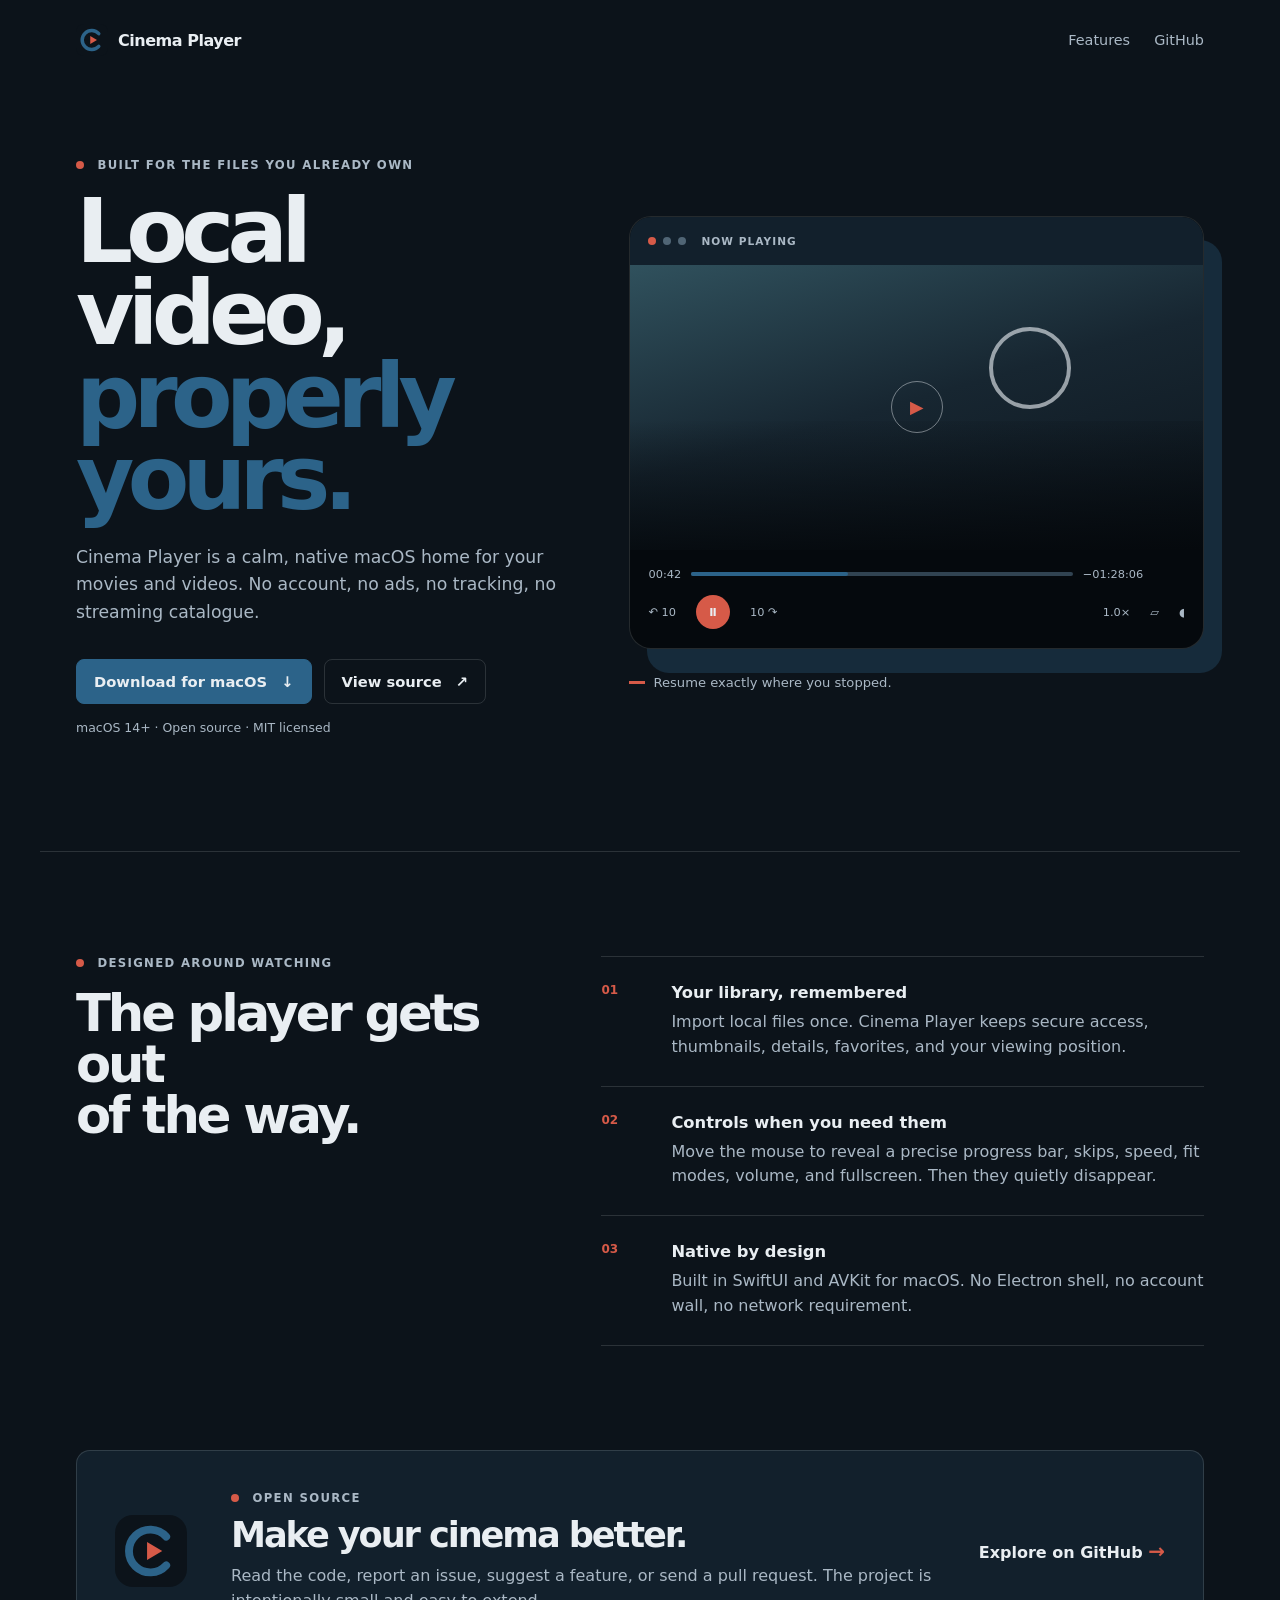
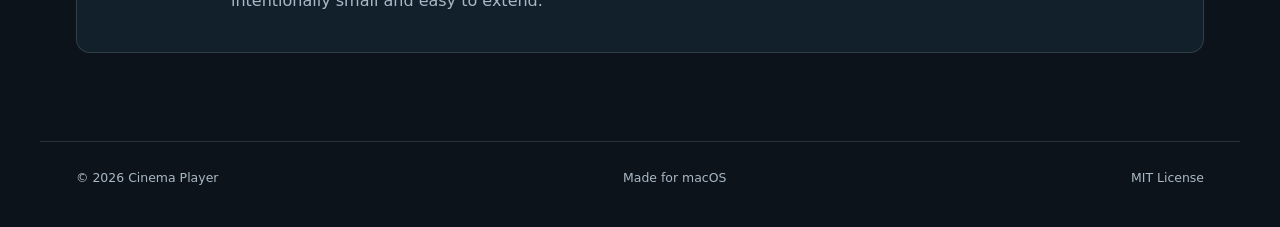
==== index.html @ 90ace8e7 "Initial open-source release of Cinema Player" ====
<!doctype html>
<html lang="en">
  <head>
    <meta charset="utf-8">
    <meta name="viewport" content="width=device-width, initial-scale=1">
    <meta name="description" content="Cinema Player is a private, open-source video player for macOS.">
    <title>Cinema Player — local video, properly yours</title>
    <link rel="icon" href="assets/cinema-player-mark.svg" type="image/svg+xml">
    <link rel="stylesheet" href="styles.css">
  </head>
  <body>
    <header class="site-header">
      <a class="brand" href="#top" aria-label="Cinema Player home">
        <img src="assets/cinema-player-mark.svg" alt="">
        <span>Cinema Player</span>
      </a>
      <nav aria-label="Main navigation">
        <a href="#features">Features</a>
        <a href="https://github.com/hessennasser/cinema-player">GitHub</a>
      </nav>
    </header>

    <main id="top">
      <section class="hero" aria-labelledby="hero-heading">
        <div class="hero-copy">
          <p class="eyebrow"><span></span> Built for the files you already own</p>
          <h1>Local video,<br><em>properly yours.</em></h1>
          <p class="lede">Cinema Player is a calm, native macOS home for your movies and videos. No account, no ads, no tracking, no streaming catalogue.</p>
          <div class="actions">
            <a class="button primary" href="https://github.com/hessennasser/cinema-player/releases/latest/download/Cinema-Player-macOS.zip">Download for macOS <span aria-hidden="true">↓</span></a>
            <a class="button secondary" href="https://github.com/hessennasser/cinema-player">View source <span aria-hidden="true">↗</span></a>
          </div>
          <p class="fine-print">macOS 14+ · Open source · MIT licensed</p>
        </div>

        <div class="stage-wrap" aria-label="Cinema Player interface preview">
          <div class="stage">
            <div class="stage-top"><span class="dot red"></span><span class="dot"></span><span class="dot"></span><span>NOW PLAYING</span></div>
            <div class="movie-frame">
              <div class="horizon"></div>
              <div class="moon"></div>
              <div class="play-mark">▶</div>
            </div>
            <div class="stage-controls">
              <span>00:42</span><div class="progress"><i></i></div><span>−01:28:06</span>
              <div class="control-line"><span>↶ 10</span><b>Ⅱ</b><span>10 ↷</span><i class="spacer"></i><span>1.0×</span><span>▱</span><span>◖</span></div>
            </div>
          </div>
          <div class="caption"><span class="caption-mark"></span> Resume exactly where you stopped.</div>
        </div>
      </section>

      <section class="principles" id="features" aria-labelledby="features-heading">
        <div>
          <p class="eyebrow"><span></span> Designed around watching</p>
          <h2 id="features-heading">The player gets out<br>of the way.</h2>
        </div>
        <div class="feature-list">
          <article>
            <span>01</span>
            <div><h3>Your library, remembered</h3><p>Import local files once. Cinema Player keeps secure access, thumbnails, details, favorites, and your viewing position.</p></div>
          </article>
          <article>
            <span>02</span>
            <div><h3>Controls when you need them</h3><p>Move the mouse to reveal a precise progress bar, skips, speed, fit modes, volume, and fullscreen. Then they quietly disappear.</p></div>
          </article>
          <article>
            <span>03</span>
            <div><h3>Native by design</h3><p>Built in SwiftUI and AVKit for macOS. No Electron shell, no account wall, no network requirement.</p></div>
          </article>
        </div>
      </section>

      <section class="open-source">
        <img src="assets/cinema-player-mark.svg" alt="" width="72" height="72">
        <div><p class="eyebrow"><span></span> Open source</p><h2>Make your cinema better.</h2><p>Read the code, report an issue, suggest a feature, or send a pull request. The project is intentionally small and easy to extend.</p></div>
        <a class="text-link" href="https://github.com/hessennasser/cinema-player">Explore on GitHub <span>→</span></a>
      </section>
    </main>

    <footer>
      <span>© 2026 Cinema Player</span>
      <span>Made for macOS</span>
      <a href="https://github.com/hessennasser/cinema-player/blob/main/LICENSE">MIT License</a>
    </footer>
  </body>
</html>
---- styles.css ----
:root {
  --ink: #0c131a;
  --surface: #12202c;
  --harbor-deep: #162b3b;
  --blue: #2c6389;
  --red: #d65a48;
  --paper: #e9eef2;
  --mist: #aab8c5;
  --line: rgba(233, 238, 242, .14);
}

* { box-sizing: border-box; }
html { scroll-behavior: smooth; }
body { margin: 0; color: var(--paper); background: var(--ink); font-family: Inter, ui-sans-serif, system-ui, -apple-system, BlinkMacSystemFont, "Segoe UI", sans-serif; }
a { color: inherit; text-decoration: none; }

.site-header, main, footer { max-width: 1200px; margin: 0 auto; }
.site-header { display: flex; justify-content: space-between; align-items: center; padding: 24px 36px; }
.brand { display: inline-flex; align-items: center; gap: 10px; font-weight: 720; letter-spacing: -.03em; }
.brand img { width: 32px; height: 32px; }
nav { display: flex; gap: 24px; color: var(--mist); font-size: .9rem; }
nav a:hover, .text-link:hover { color: var(--paper); }

.hero { min-height: 650px; display: grid; grid-template-columns: .92fr 1.08fr; align-items: center; gap: 64px; padding: 78px 36px 104px; }
.eyebrow { margin: 0 0 18px; color: var(--mist); font-size: .73rem; font-weight: 760; letter-spacing: .115em; text-transform: uppercase; }
.eyebrow span { display: inline-block; width: 8px; height: 8px; margin-right: 8px; background: var(--red); border-radius: 50%; }
h1, h2, h3, p { margin-top: 0; }
h1 { max-width: 540px; margin-bottom: 24px; font-size: clamp(3.2rem, 7vw, 6.7rem); line-height: .92; letter-spacing: -.075em; font-weight: 760; }
h1 em { color: var(--blue); font-style: normal; }
.lede { max-width: 480px; color: var(--mist); font-size: 1.08rem; line-height: 1.6; }
.actions { display: flex; flex-wrap: wrap; gap: 12px; margin: 32px 0 16px; }
.button { display: inline-flex; align-items: center; gap: 14px; border: 1px solid var(--line); border-radius: 8px; padding: 13px 17px; font-size: .92rem; font-weight: 680; transition: background .2s, border-color .2s, transform .2s; }
.button:hover { transform: translateY(-2px); }
.primary { background: var(--blue); border-color: var(--blue); }
.primary:hover { background: #36729b; }
.secondary { color: var(--paper); background: transparent; }
.secondary:hover { border-color: var(--mist); }
.fine-print { color: var(--mist); font-size: .78rem; }

.stage-wrap { position: relative; }
.stage { overflow: hidden; border: 1px solid var(--line); border-radius: 22px; background: #05090d; box-shadow: 18px 24px 0 var(--harbor-deep); }
.stage-top { display: flex; align-items: center; gap: 7px; height: 48px; padding: 0 18px; background: var(--surface); color: var(--mist); font-size: .66rem; font-weight: 800; letter-spacing: .1em; }
.dot { width: 8px; height: 8px; border-radius: 50%; background: #506575; }.dot.red { background: var(--red); }.stage-top span:last-child { margin-left: 8px; }
.movie-frame { position: relative; height: 285px; overflow: hidden; background: linear-gradient(164deg, #30515d, #172631 48%, #0d151c); }
.horizon { position: absolute; inset: 55% 0 0; background: linear-gradient(178deg, transparent, #05090d); }.moon { position: absolute; top: 62px; right: 23%; width: 82px; height: 82px; border: 4px solid rgba(233,238,242,.62); border-radius: 50%; }.play-mark { position: absolute; top: 50%; left: 50%; display: grid; place-items: center; width: 52px; height: 52px; transform: translate(-50%, -50%); border: 1px solid rgba(233,238,242,.45); border-radius: 50%; color: var(--red); font-size: 1.1rem; }
.stage-controls { padding: 16px 18px 19px; color: var(--mist); font-size: .71rem; font-variant-numeric: tabular-nums; }.stage-controls > :not(.control-line) { display: inline-block; vertical-align: middle; }.progress { width: calc(100% - 155px); height: 4px; margin: 0 10px; background: #314351; border-radius: 4px; }.progress i { display: block; width: 41%; height: 100%; background: var(--blue); border-radius: inherit; }.control-line { display: flex; align-items: center; gap: 20px; margin-top: 14px; }.control-line b { display: grid; place-items: center; width: 34px; height: 34px; border-radius: 50%; background: var(--red); color: var(--paper); }.spacer { flex: 1; }.caption { display: flex; align-items: center; gap: 8px; margin-top: 26px; color: var(--mist); font-size: .82rem; }.caption-mark { width: 16px; height: 3px; background: var(--red); }

.principles { display: grid; grid-template-columns: .85fr 1.15fr; gap: 80px; padding: 104px 36px; border-top: 1px solid var(--line); }.principles h2, .open-source h2 { font-size: clamp(2.2rem, 4vw, 4rem); line-height: 1; letter-spacing: -.06em; }.feature-list { border-top: 1px solid var(--line); }.feature-list article { display: grid; grid-template-columns: 52px 1fr; gap: 18px; padding: 26px 0; border-bottom: 1px solid var(--line); }.feature-list article > span { color: var(--red); font-size: .75rem; font-weight: 800; }.feature-list h3 { margin-bottom: 8px; font-size: 1.02rem; }.feature-list p, .open-source p { margin-bottom: 0; color: var(--mist); line-height: 1.55; }
.open-source { display: grid; grid-template-columns: 86px 1fr auto; align-items: center; gap: 30px; margin: 0 36px 88px; padding: 38px; background: var(--surface); border: 1px solid var(--line); border-radius: 14px; }.open-source img { width: 72px; height: 72px; }.open-source .eyebrow { margin-bottom: 10px; }.open-source h2 { margin-bottom: 12px; font-size: 2.2rem; }.text-link { color: var(--paper); font-weight: 700; white-space: nowrap; }.text-link span { color: var(--red); font-size: 1.25rem; }
footer { display: flex; justify-content: space-between; gap: 20px; padding: 28px 36px 42px; color: var(--mist); border-top: 1px solid var(--line); font-size: .78rem; }

@media (max-width: 760px) { .site-header { padding: 18px 22px; }.site-header nav { gap: 14px; }.hero, .principles { grid-template-columns: 1fr; gap: 48px; padding: 58px 22px 76px; }.hero { min-height: auto; }.stage { box-shadow: 10px 13px 0 var(--harbor-deep); }.movie-frame { height: 220px; }.principles { padding-top: 76px; padding-bottom: 76px; }.open-source { grid-template-columns: 1fr; gap: 18px; margin: 0 22px 55px; padding: 26px; }.open-source img { width: 54px; height: 54px; }.text-link { white-space: normal; } footer { flex-wrap: wrap; padding: 24px 22px 34px; } }
@media (prefers-reduced-motion: reduce) { html { scroll-behavior: auto; }.button { transition: none; } }
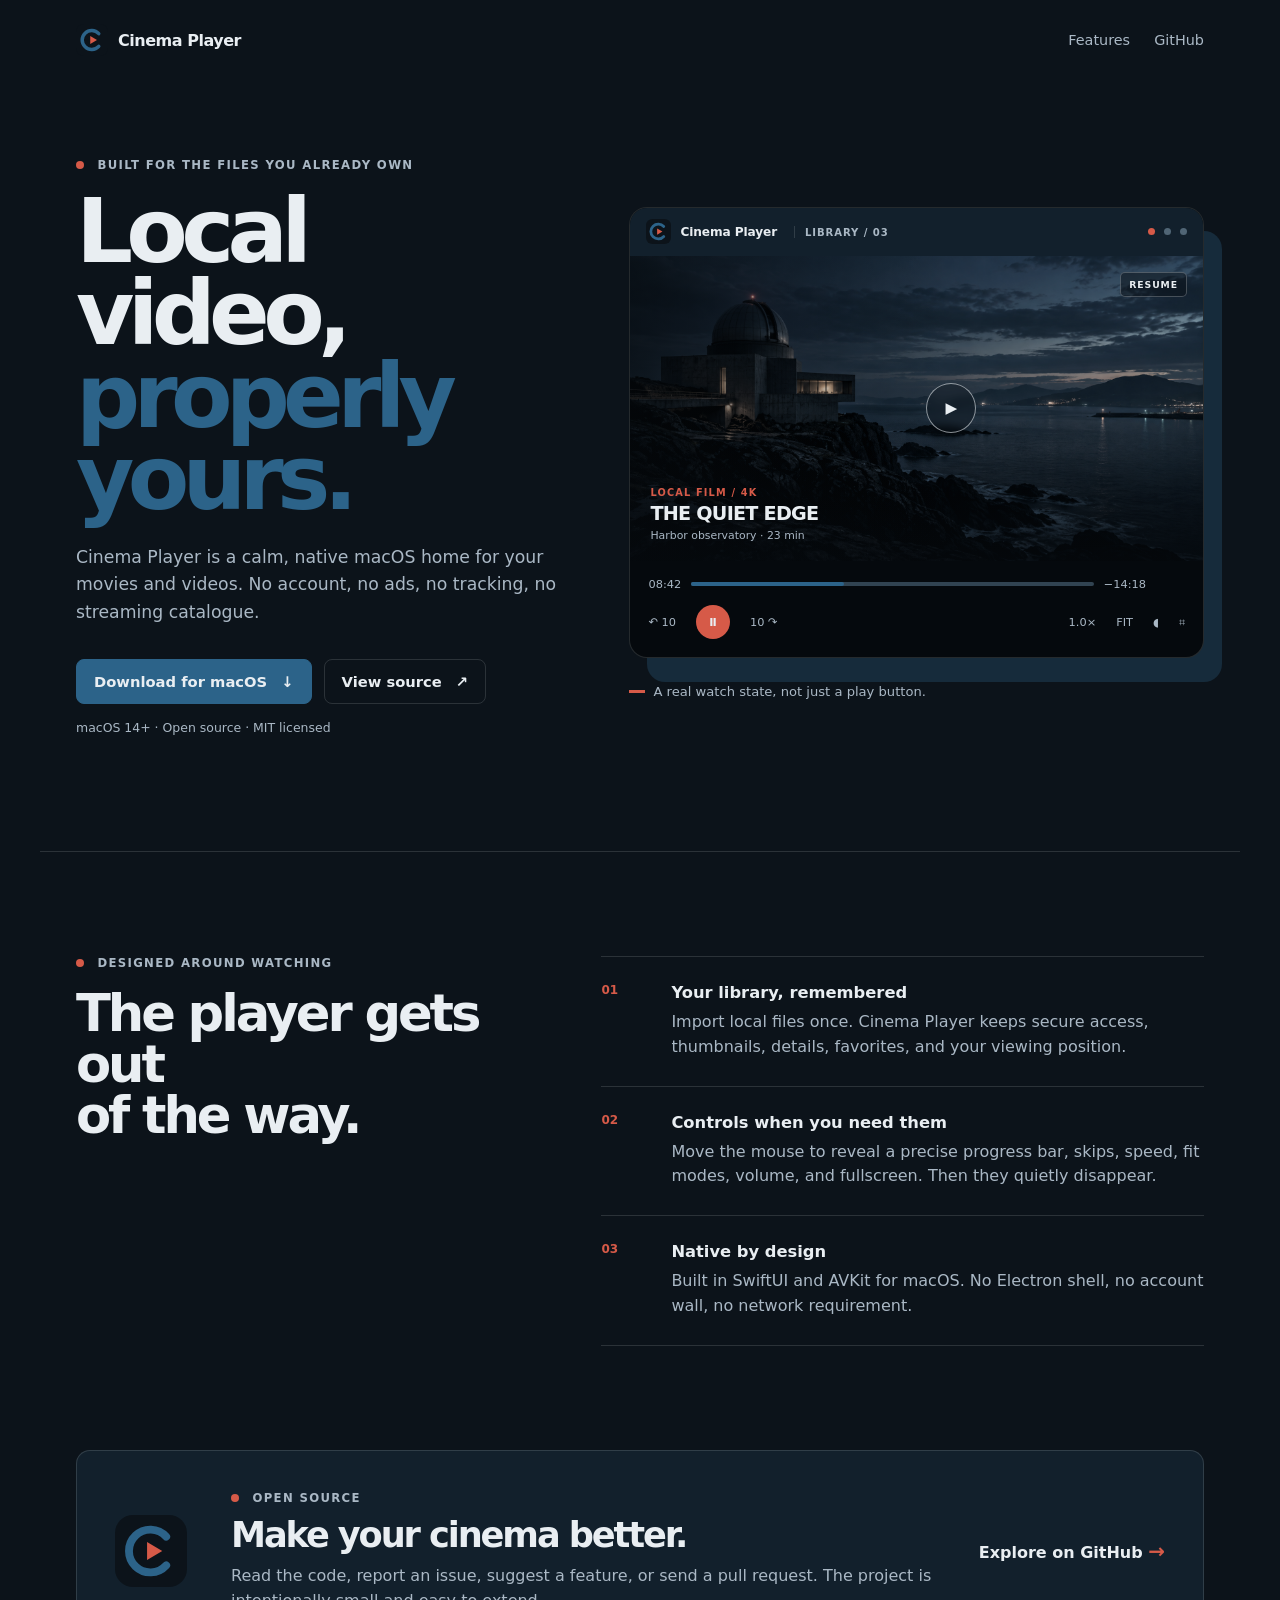
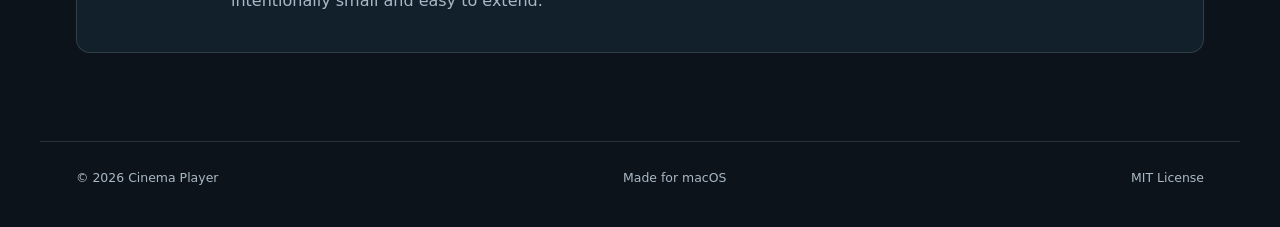
==== commit 81e307b7: "Replace hero placeholder with cinematic player preview" ====
--- a/index.html
+++ b/index.html
@@ -35,18 +35,25 @@
 
         <div class="stage-wrap" aria-label="Cinema Player interface preview">
           <div class="stage">
-            <div class="stage-top"><span class="dot red"></span><span class="dot"></span><span class="dot"></span><span>NOW PLAYING</span></div>
+            <div class="stage-top">
+              <img src="assets/cinema-player-mark.svg" alt="">
+              <strong>Cinema Player</strong>
+              <span class="stage-crumb">Library / 03</span>
+              <span class="dot red"></span><span class="dot"></span><span class="dot"></span>
+            </div>
             <div class="movie-frame">
-              <div class="horizon"></div>
-              <div class="moon"></div>
-              <div class="play-mark">▶</div>
+              <img src="assets/harbor-observatory-hero.png" alt="A fictional observatory by the sea at blue hour">
+              <div class="frame-vignette"></div>
+              <div class="frame-copy"><span>LOCAL FILM / 4K</span><strong>The quiet edge</strong><small>Harbor observatory · 23 min</small></div>
+              <div class="play-mark" aria-hidden="true">▶</div>
+              <div class="frame-chip">RESUME</div>
             </div>
             <div class="stage-controls">
-              <span>00:42</span><div class="progress"><i></i></div><span>−01:28:06</span>
-              <div class="control-line"><span>↶ 10</span><b>Ⅱ</b><span>10 ↷</span><i class="spacer"></i><span>1.0×</span><span>▱</span><span>◖</span></div>
+              <span>08:42</span><div class="progress"><i></i></div><span>−14:18</span>
+              <div class="control-line"><span>↶ 10</span><b>Ⅱ</b><span>10 ↷</span><i class="spacer"></i><span>1.0×</span><span>FIT</span><span>◖</span><span>⌗</span></div>
             </div>
           </div>
-          <div class="caption"><span class="caption-mark"></span> Resume exactly where you stopped.</div>
+          <div class="caption"><span class="caption-mark"></span> A real watch state, not just a play button.</div>
         </div>
       </section>
 
--- a/styles.css
+++ b/styles.css
@@ -38,12 +38,12 @@
 .fine-print { color: var(--mist); font-size: .78rem; }
 
 .stage-wrap { position: relative; }
-.stage { overflow: hidden; border: 1px solid var(--line); border-radius: 22px; background: #05090d; box-shadow: 18px 24px 0 var(--harbor-deep); }
-.stage-top { display: flex; align-items: center; gap: 7px; height: 48px; padding: 0 18px; background: var(--surface); color: var(--mist); font-size: .66rem; font-weight: 800; letter-spacing: .1em; }
-.dot { width: 8px; height: 8px; border-radius: 50%; background: #506575; }.dot.red { background: var(--red); }.stage-top span:last-child { margin-left: 8px; }
-.movie-frame { position: relative; height: 285px; overflow: hidden; background: linear-gradient(164deg, #30515d, #172631 48%, #0d151c); }
-.horizon { position: absolute; inset: 55% 0 0; background: linear-gradient(178deg, transparent, #05090d); }.moon { position: absolute; top: 62px; right: 23%; width: 82px; height: 82px; border: 4px solid rgba(233,238,242,.62); border-radius: 50%; }.play-mark { position: absolute; top: 50%; left: 50%; display: grid; place-items: center; width: 52px; height: 52px; transform: translate(-50%, -50%); border: 1px solid rgba(233,238,242,.45); border-radius: 50%; color: var(--red); font-size: 1.1rem; }
-.stage-controls { padding: 16px 18px 19px; color: var(--mist); font-size: .71rem; font-variant-numeric: tabular-nums; }.stage-controls > :not(.control-line) { display: inline-block; vertical-align: middle; }.progress { width: calc(100% - 155px); height: 4px; margin: 0 10px; background: #314351; border-radius: 4px; }.progress i { display: block; width: 41%; height: 100%; background: var(--blue); border-radius: inherit; }.control-line { display: flex; align-items: center; gap: 20px; margin-top: 14px; }.control-line b { display: grid; place-items: center; width: 34px; height: 34px; border-radius: 50%; background: var(--red); color: var(--paper); }.spacer { flex: 1; }.caption { display: flex; align-items: center; gap: 8px; margin-top: 26px; color: var(--mist); font-size: .82rem; }.caption-mark { width: 16px; height: 3px; background: var(--red); }
+.stage { overflow: hidden; border: 1px solid var(--line); border-radius: 18px; background: #05090d; box-shadow: 18px 24px 0 var(--harbor-deep); }
+.stage-top { display: flex; align-items: center; gap: 9px; height: 48px; padding: 0 16px; background: var(--surface); color: var(--mist); font-size: .68rem; }
+.stage-top img { width: 25px; height: 25px; }.stage-top strong { color: var(--paper); font-size: .76rem; letter-spacing: -.01em; }.stage-crumb { margin-left: 8px; color: var(--mist); font-size: .63rem; font-weight: 760; letter-spacing: .09em; text-transform: uppercase; }.stage-crumb::before { content: ""; display: inline-block; width: 1px; height: 12px; margin: 0 10px 0 0; vertical-align: -2px; background: var(--line); }
+.dot { width: 7px; height: 7px; border-radius: 50%; background: #506575; }.dot.red { margin-left: auto; background: var(--red); }
+.movie-frame { position: relative; height: 305px; overflow: hidden; background: var(--harbor-deep); }.movie-frame > img { width: 100%; height: 100%; object-fit: cover; object-position: center; display: block; filter: saturate(.72) contrast(1.04); }.frame-vignette { position: absolute; inset: 0; background: linear-gradient(90deg, rgba(5,9,13,.67), transparent 55%), linear-gradient(0deg, rgba(5,9,13,.84), transparent 47%); }.frame-copy { position: absolute; left: 20px; bottom: 19px; display: grid; gap: 4px; }.frame-copy span { color: var(--red); font-size: .61rem; font-weight: 800; letter-spacing: .12em; }.frame-copy strong { font-size: 1.2rem; letter-spacing: -.04em; text-transform: uppercase; }.frame-copy small { color: var(--mist); font-size: .68rem; }.play-mark { position: absolute; top: 50%; left: 56%; display: grid; place-items: center; width: 50px; height: 50px; transform: translate(-50%, -50%); border: 1px solid rgba(233,238,242,.58); border-radius: 50%; color: var(--paper); background: rgba(12,19,26,.3); backdrop-filter: blur(4px); font-size: .95rem; }.frame-chip { position: absolute; top: 16px; right: 16px; padding: 6px 8px; border: 1px solid rgba(233,238,242,.25); border-radius: 5px; background: rgba(12,19,26,.54); color: var(--paper); font-size: .58rem; font-weight: 800; letter-spacing: .1em; }
+.stage-controls { padding: 15px 18px 18px; color: var(--mist); font-size: .71rem; font-variant-numeric: tabular-nums; }.stage-controls > :not(.control-line) { display: inline-block; vertical-align: middle; }.progress { width: calc(100% - 134px); height: 4px; margin: 0 10px; background: #314351; border-radius: 4px; }.progress i { display: block; width: 38%; height: 100%; background: var(--blue); border-radius: inherit; }.control-line { display: flex; align-items: center; gap: 20px; margin-top: 14px; }.control-line b { display: grid; place-items: center; width: 34px; height: 34px; border-radius: 50%; background: var(--red); color: var(--paper); }.spacer { flex: 1; }.caption { display: flex; align-items: center; gap: 8px; margin-top: 26px; color: var(--mist); font-size: .82rem; }.caption-mark { width: 16px; height: 3px; background: var(--red); }
 
 .principles { display: grid; grid-template-columns: .85fr 1.15fr; gap: 80px; padding: 104px 36px; border-top: 1px solid var(--line); }.principles h2, .open-source h2 { font-size: clamp(2.2rem, 4vw, 4rem); line-height: 1; letter-spacing: -.06em; }.feature-list { border-top: 1px solid var(--line); }.feature-list article { display: grid; grid-template-columns: 52px 1fr; gap: 18px; padding: 26px 0; border-bottom: 1px solid var(--line); }.feature-list article > span { color: var(--red); font-size: .75rem; font-weight: 800; }.feature-list h3 { margin-bottom: 8px; font-size: 1.02rem; }.feature-list p, .open-source p { margin-bottom: 0; color: var(--mist); line-height: 1.55; }
 .open-source { display: grid; grid-template-columns: 86px 1fr auto; align-items: center; gap: 30px; margin: 0 36px 88px; padding: 38px; background: var(--surface); border: 1px solid var(--line); border-radius: 14px; }.open-source img { width: 72px; height: 72px; }.open-source .eyebrow { margin-bottom: 10px; }.open-source h2 { margin-bottom: 12px; font-size: 2.2rem; }.text-link { color: var(--paper); font-weight: 700; white-space: nowrap; }.text-link span { color: var(--red); font-size: 1.25rem; }
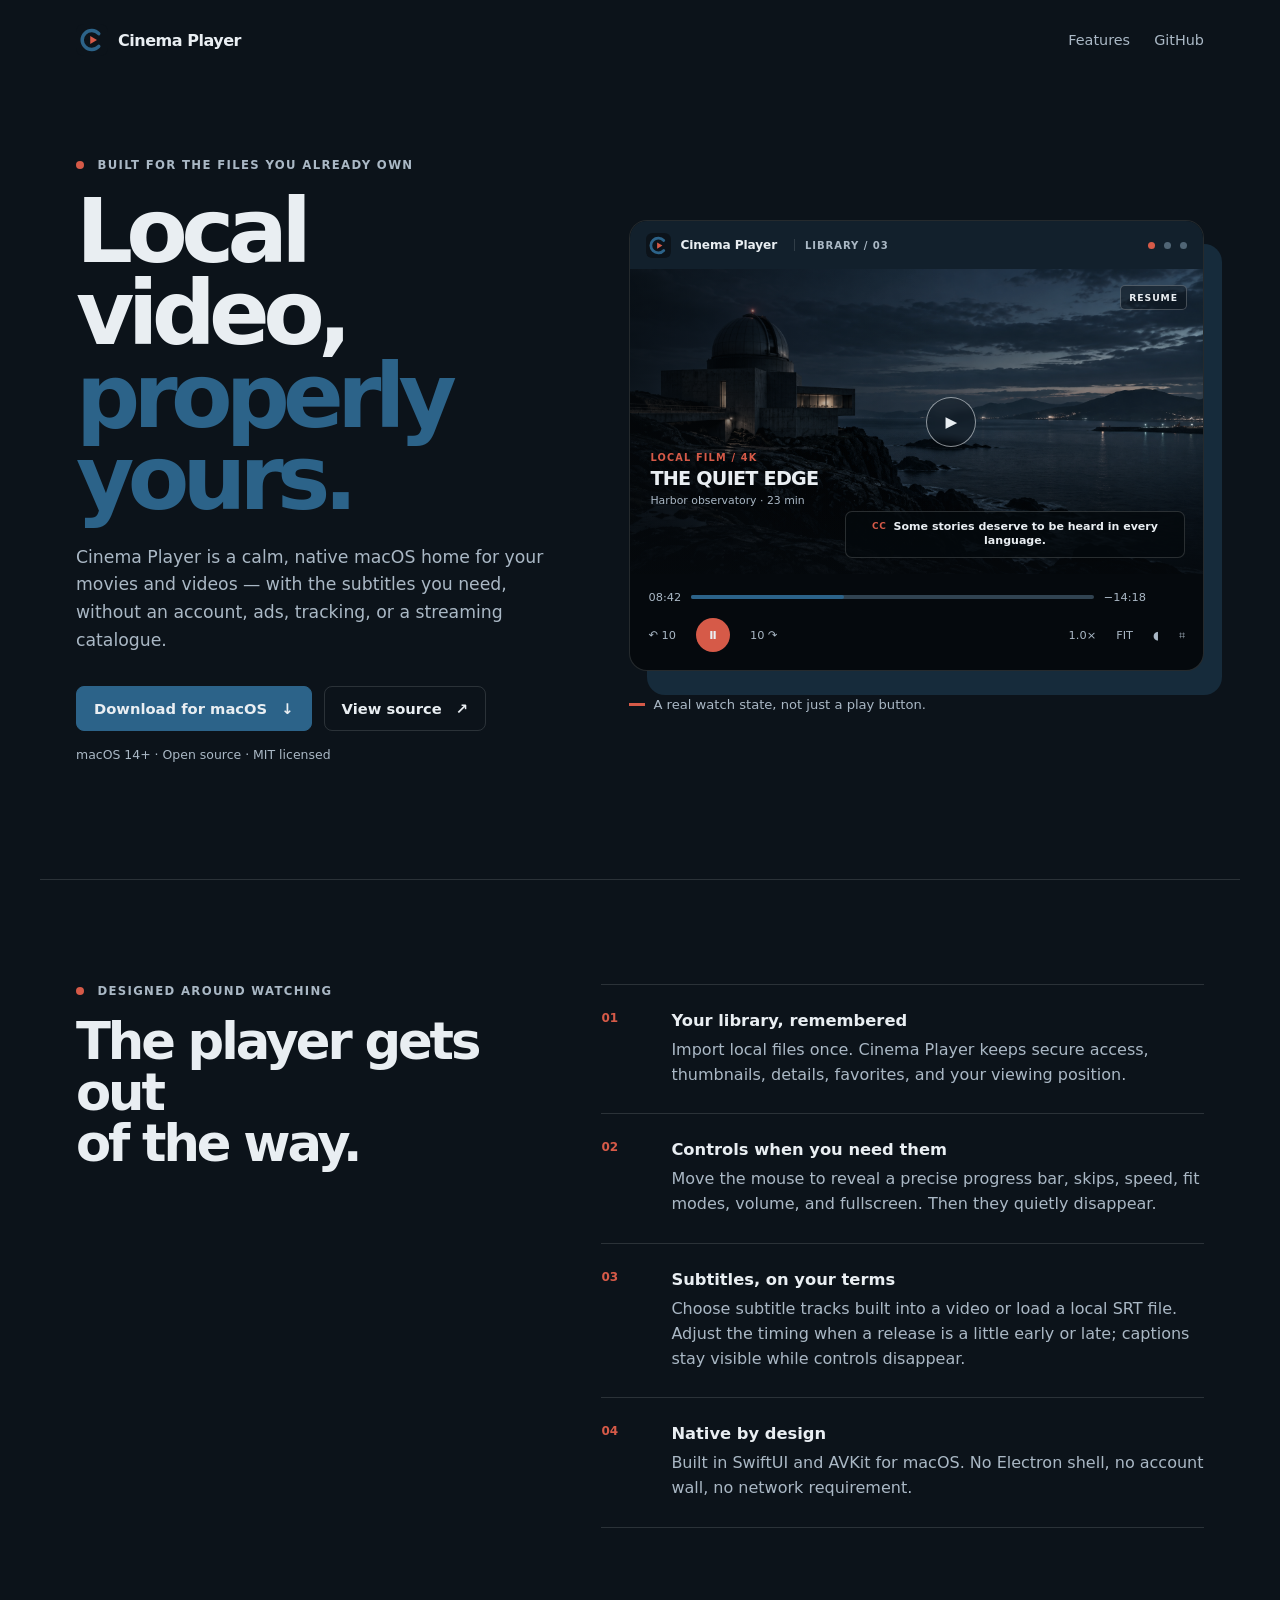
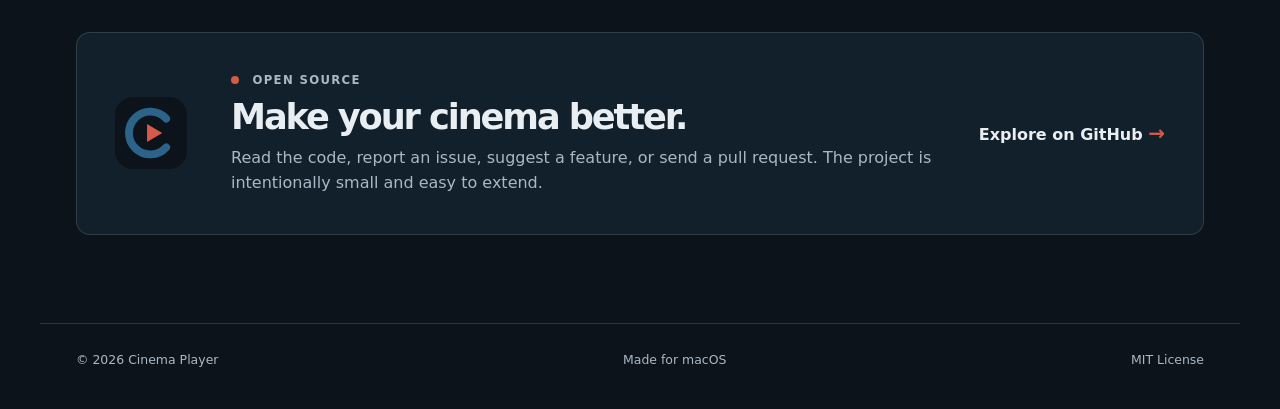
==== commit b8435f99: "Document v0.2.0 release and subtitle support" ====
--- a/index.html
+++ b/index.html
@@ -3,7 +3,7 @@
   <head>
     <meta charset="utf-8">
     <meta name="viewport" content="width=device-width, initial-scale=1">
-    <meta name="description" content="Cinema Player is a private, open-source video player for macOS.">
+    <meta name="description" content="Cinema Player is a private, open-source macOS video player with local SRT and embedded subtitle support.">
     <title>Cinema Player — local video, properly yours</title>
     <link rel="icon" href="assets/cinema-player-mark.svg" type="image/svg+xml">
     <link rel="stylesheet" href="styles.css">
@@ -25,7 +25,7 @@
         <div class="hero-copy">
           <p class="eyebrow"><span></span> Built for the files you already own</p>
           <h1>Local video,<br><em>properly yours.</em></h1>
-          <p class="lede">Cinema Player is a calm, native macOS home for your movies and videos. No account, no ads, no tracking, no streaming catalogue.</p>
+          <p class="lede">Cinema Player is a calm, native macOS home for your movies and videos — with the subtitles you need, without an account, ads, tracking, or a streaming catalogue.</p>
           <div class="actions">
             <a class="button primary" href="https://github.com/hessennasser/cinema-player/releases/latest/download/Cinema-Player-macOS.zip">Download for macOS <span aria-hidden="true">↓</span></a>
             <a class="button secondary" href="https://github.com/hessennasser/cinema-player">View source <span aria-hidden="true">↗</span></a>
@@ -45,6 +45,7 @@
               <img src="assets/harbor-observatory-hero.png" alt="A fictional observatory by the sea at blue hour">
               <div class="frame-vignette"></div>
               <div class="frame-copy"><span>LOCAL FILM / 4K</span><strong>The quiet edge</strong><small>Harbor observatory · 23 min</small></div>
+              <p class="subtitle-preview"><span>CC</span>Some stories deserve to be heard in every language.</p>
               <div class="play-mark" aria-hidden="true">▶</div>
               <div class="frame-chip">RESUME</div>
             </div>
@@ -73,6 +74,10 @@
           </article>
           <article>
             <span>03</span>
+            <div><h3>Subtitles, on your terms</h3><p>Choose subtitle tracks built into a video or load a local SRT file. Adjust the timing when a release is a little early or late; captions stay visible while controls disappear.</p></div>
+          </article>
+          <article>
+            <span>04</span>
             <div><h3>Native by design</h3><p>Built in SwiftUI and AVKit for macOS. No Electron shell, no account wall, no network requirement.</p></div>
           </article>
         </div>
--- a/styles.css
+++ b/styles.css
@@ -42,7 +42,7 @@
 .stage-top { display: flex; align-items: center; gap: 9px; height: 48px; padding: 0 16px; background: var(--surface); color: var(--mist); font-size: .68rem; }
 .stage-top img { width: 25px; height: 25px; }.stage-top strong { color: var(--paper); font-size: .76rem; letter-spacing: -.01em; }.stage-crumb { margin-left: 8px; color: var(--mist); font-size: .63rem; font-weight: 760; letter-spacing: .09em; text-transform: uppercase; }.stage-crumb::before { content: ""; display: inline-block; width: 1px; height: 12px; margin: 0 10px 0 0; vertical-align: -2px; background: var(--line); }
 .dot { width: 7px; height: 7px; border-radius: 50%; background: #506575; }.dot.red { margin-left: auto; background: var(--red); }
-.movie-frame { position: relative; height: 305px; overflow: hidden; background: var(--harbor-deep); }.movie-frame > img { width: 100%; height: 100%; object-fit: cover; object-position: center; display: block; filter: saturate(.72) contrast(1.04); }.frame-vignette { position: absolute; inset: 0; background: linear-gradient(90deg, rgba(5,9,13,.67), transparent 55%), linear-gradient(0deg, rgba(5,9,13,.84), transparent 47%); }.frame-copy { position: absolute; left: 20px; bottom: 19px; display: grid; gap: 4px; }.frame-copy span { color: var(--red); font-size: .61rem; font-weight: 800; letter-spacing: .12em; }.frame-copy strong { font-size: 1.2rem; letter-spacing: -.04em; text-transform: uppercase; }.frame-copy small { color: var(--mist); font-size: .68rem; }.play-mark { position: absolute; top: 50%; left: 56%; display: grid; place-items: center; width: 50px; height: 50px; transform: translate(-50%, -50%); border: 1px solid rgba(233,238,242,.58); border-radius: 50%; color: var(--paper); background: rgba(12,19,26,.3); backdrop-filter: blur(4px); font-size: .95rem; }.frame-chip { position: absolute; top: 16px; right: 16px; padding: 6px 8px; border: 1px solid rgba(233,238,242,.25); border-radius: 5px; background: rgba(12,19,26,.54); color: var(--paper); font-size: .58rem; font-weight: 800; letter-spacing: .1em; }
+.movie-frame { position: relative; height: 305px; overflow: hidden; background: var(--harbor-deep); }.movie-frame > img { width: 100%; height: 100%; object-fit: cover; object-position: center; display: block; filter: saturate(.72) contrast(1.04); }.frame-vignette { position: absolute; inset: 0; background: linear-gradient(90deg, rgba(5,9,13,.67), transparent 55%), linear-gradient(0deg, rgba(5,9,13,.84), transparent 47%); }.frame-copy { position: absolute; left: 20px; bottom: 67px; display: grid; gap: 4px; }.frame-copy span { color: var(--red); font-size: .61rem; font-weight: 800; letter-spacing: .12em; }.frame-copy strong { font-size: 1.2rem; letter-spacing: -.04em; text-transform: uppercase; }.frame-copy small { color: var(--mist); font-size: .68rem; }.subtitle-preview { position: absolute; right: 18px; bottom: 16px; max-width: min(74%, 340px); margin: 0; padding: 8px 11px; border: 1px solid rgba(233,238,242,.16); border-radius: 7px; background: rgba(5,9,13,.78); color: var(--paper); font-size: .69rem; font-weight: 650; line-height: 1.35; text-align: center; }.subtitle-preview span { display: inline-block; margin-right: 7px; color: var(--red); font-size: .56rem; font-weight: 850; letter-spacing: .08em; vertical-align: 1px; }.play-mark { position: absolute; top: 50%; left: 56%; display: grid; place-items: center; width: 50px; height: 50px; transform: translate(-50%, -50%); border: 1px solid rgba(233,238,242,.58); border-radius: 50%; color: var(--paper); background: rgba(12,19,26,.3); backdrop-filter: blur(4px); font-size: .95rem; }.frame-chip { position: absolute; top: 16px; right: 16px; padding: 6px 8px; border: 1px solid rgba(233,238,242,.25); border-radius: 5px; background: rgba(12,19,26,.54); color: var(--paper); font-size: .58rem; font-weight: 800; letter-spacing: .1em; }
 .stage-controls { padding: 15px 18px 18px; color: var(--mist); font-size: .71rem; font-variant-numeric: tabular-nums; }.stage-controls > :not(.control-line) { display: inline-block; vertical-align: middle; }.progress { width: calc(100% - 134px); height: 4px; margin: 0 10px; background: #314351; border-radius: 4px; }.progress i { display: block; width: 38%; height: 100%; background: var(--blue); border-radius: inherit; }.control-line { display: flex; align-items: center; gap: 20px; margin-top: 14px; }.control-line b { display: grid; place-items: center; width: 34px; height: 34px; border-radius: 50%; background: var(--red); color: var(--paper); }.spacer { flex: 1; }.caption { display: flex; align-items: center; gap: 8px; margin-top: 26px; color: var(--mist); font-size: .82rem; }.caption-mark { width: 16px; height: 3px; background: var(--red); }
 
 .principles { display: grid; grid-template-columns: .85fr 1.15fr; gap: 80px; padding: 104px 36px; border-top: 1px solid var(--line); }.principles h2, .open-source h2 { font-size: clamp(2.2rem, 4vw, 4rem); line-height: 1; letter-spacing: -.06em; }.feature-list { border-top: 1px solid var(--line); }.feature-list article { display: grid; grid-template-columns: 52px 1fr; gap: 18px; padding: 26px 0; border-bottom: 1px solid var(--line); }.feature-list article > span { color: var(--red); font-size: .75rem; font-weight: 800; }.feature-list h3 { margin-bottom: 8px; font-size: 1.02rem; }.feature-list p, .open-source p { margin-bottom: 0; color: var(--mist); line-height: 1.55; }
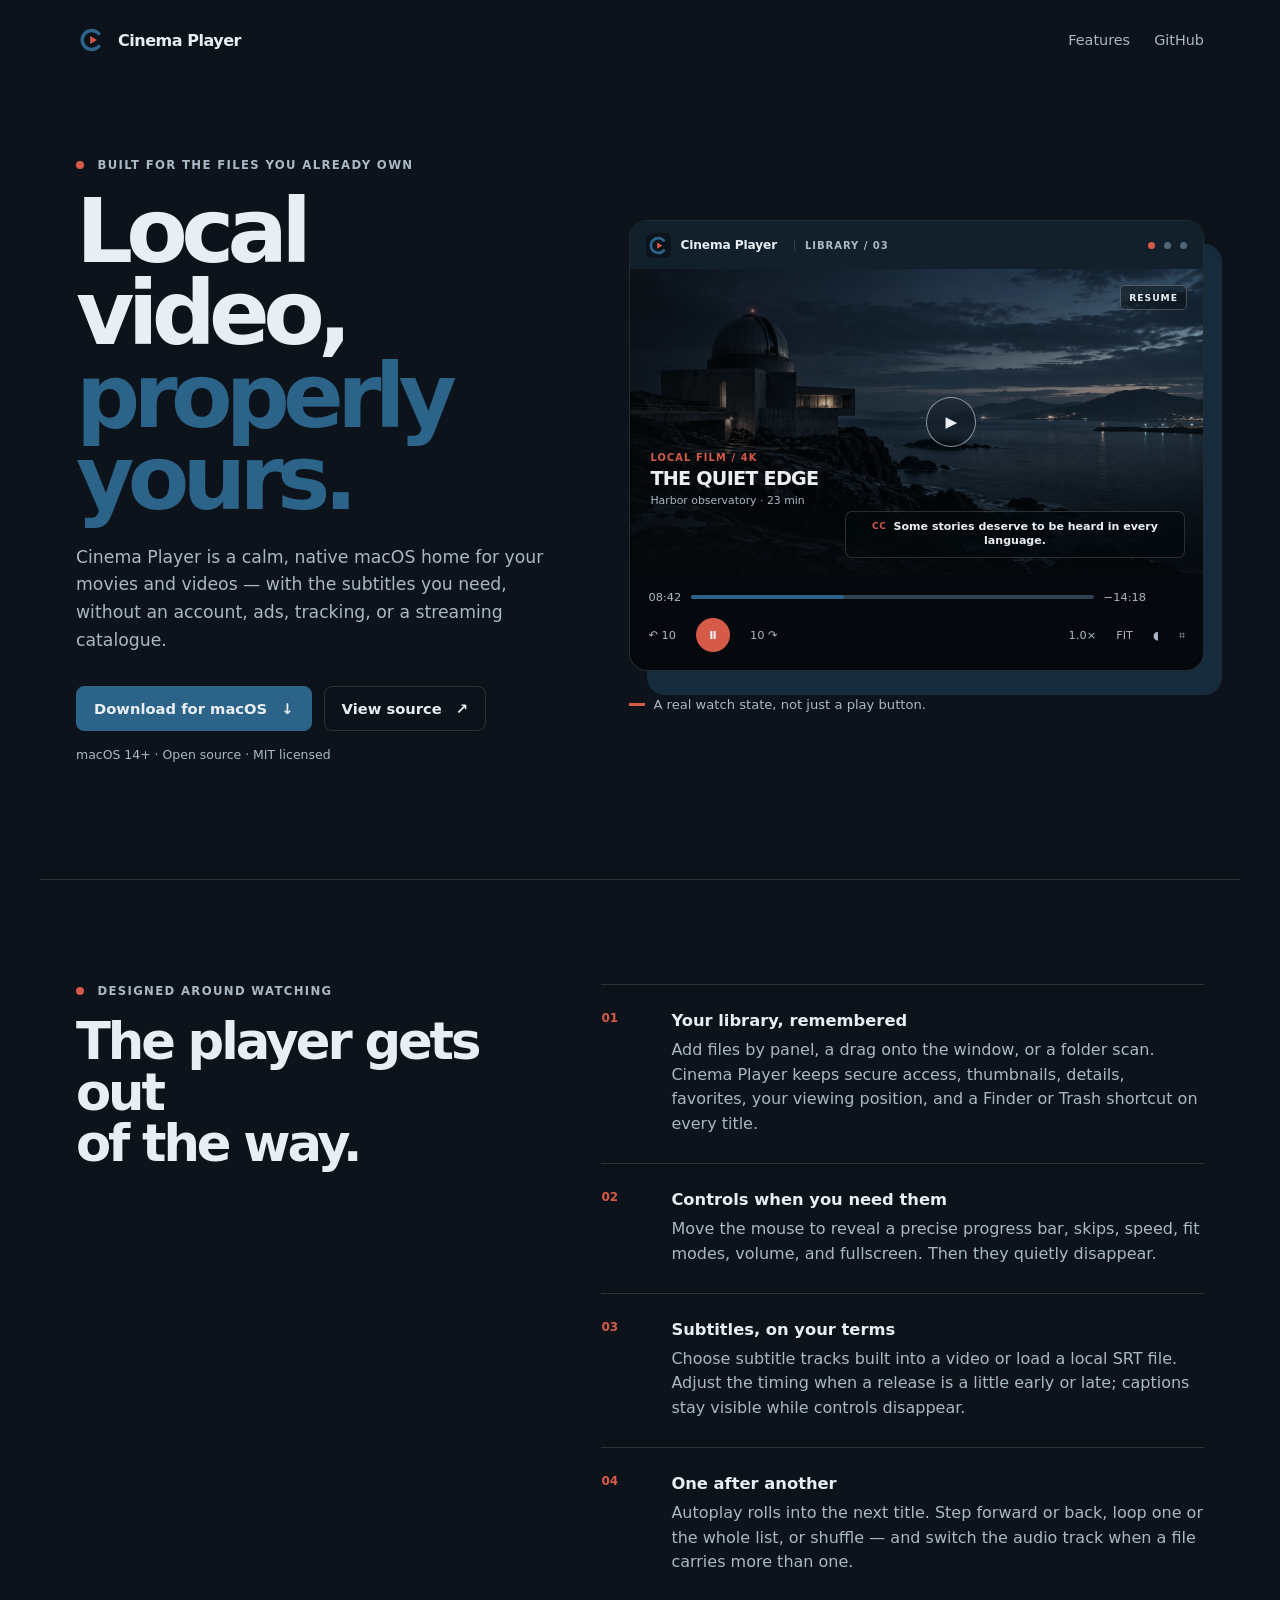
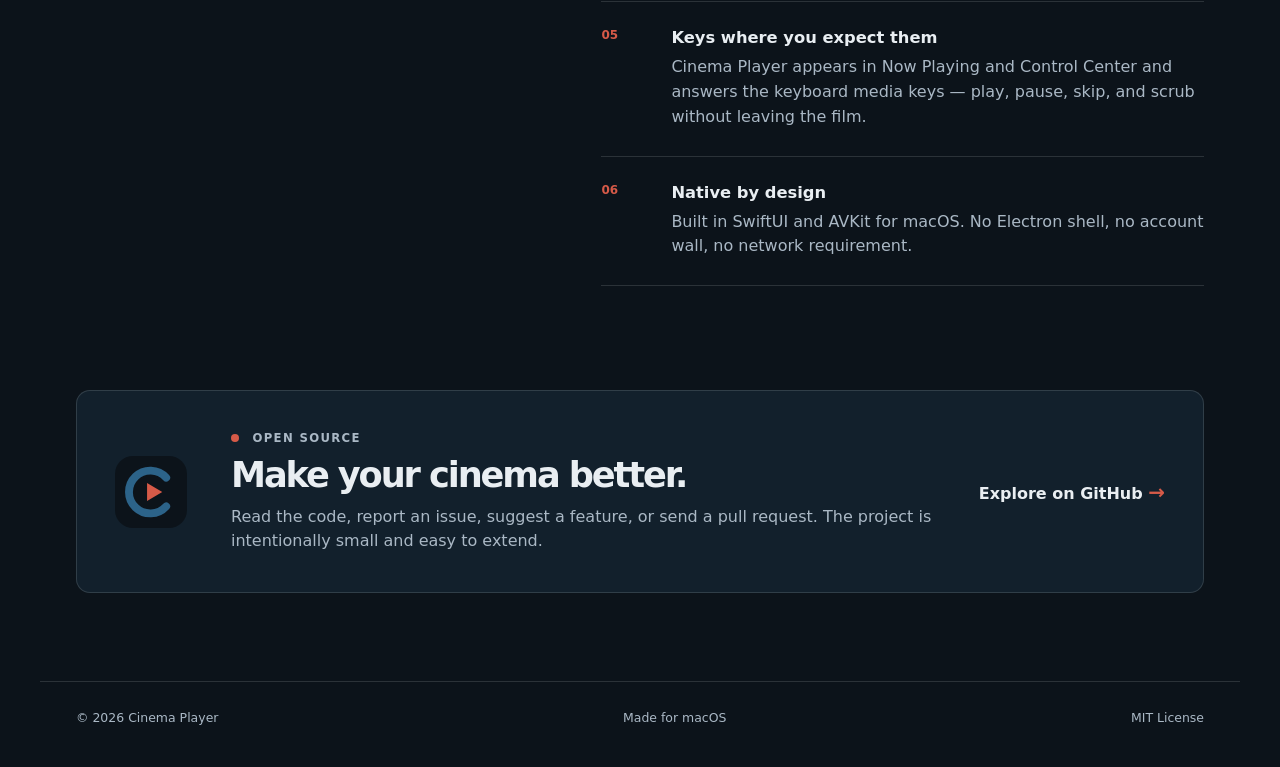
==== commit eb4a9169: "Document post-0.2.0 features in README and website (#10) Covers what landed since v0.2.0: drag-and-d" ====
--- a/index.html
+++ b/index.html
@@ -66,7 +66,7 @@
         <div class="feature-list">
           <article>
             <span>01</span>
-            <div><h3>Your library, remembered</h3><p>Import local files once. Cinema Player keeps secure access, thumbnails, details, favorites, and your viewing position.</p></div>
+            <div><h3>Your library, remembered</h3><p>Add files by panel, a drag onto the window, or a folder scan. Cinema Player keeps secure access, thumbnails, details, favorites, your viewing position, and a Finder or Trash shortcut on every title.</p></div>
           </article>
           <article>
             <span>02</span>
@@ -78,6 +78,14 @@
           </article>
           <article>
             <span>04</span>
+            <div><h3>One after another</h3><p>Autoplay rolls into the next title. Step forward or back, loop one or the whole list, or shuffle — and switch the audio track when a file carries more than one.</p></div>
+          </article>
+          <article>
+            <span>05</span>
+            <div><h3>Keys where you expect them</h3><p>Cinema Player appears in Now Playing and Control Center and answers the keyboard media keys — play, pause, skip, and scrub without leaving the film.</p></div>
+          </article>
+          <article>
+            <span>06</span>
             <div><h3>Native by design</h3><p>Built in SwiftUI and AVKit for macOS. No Electron shell, no account wall, no network requirement.</p></div>
           </article>
         </div>
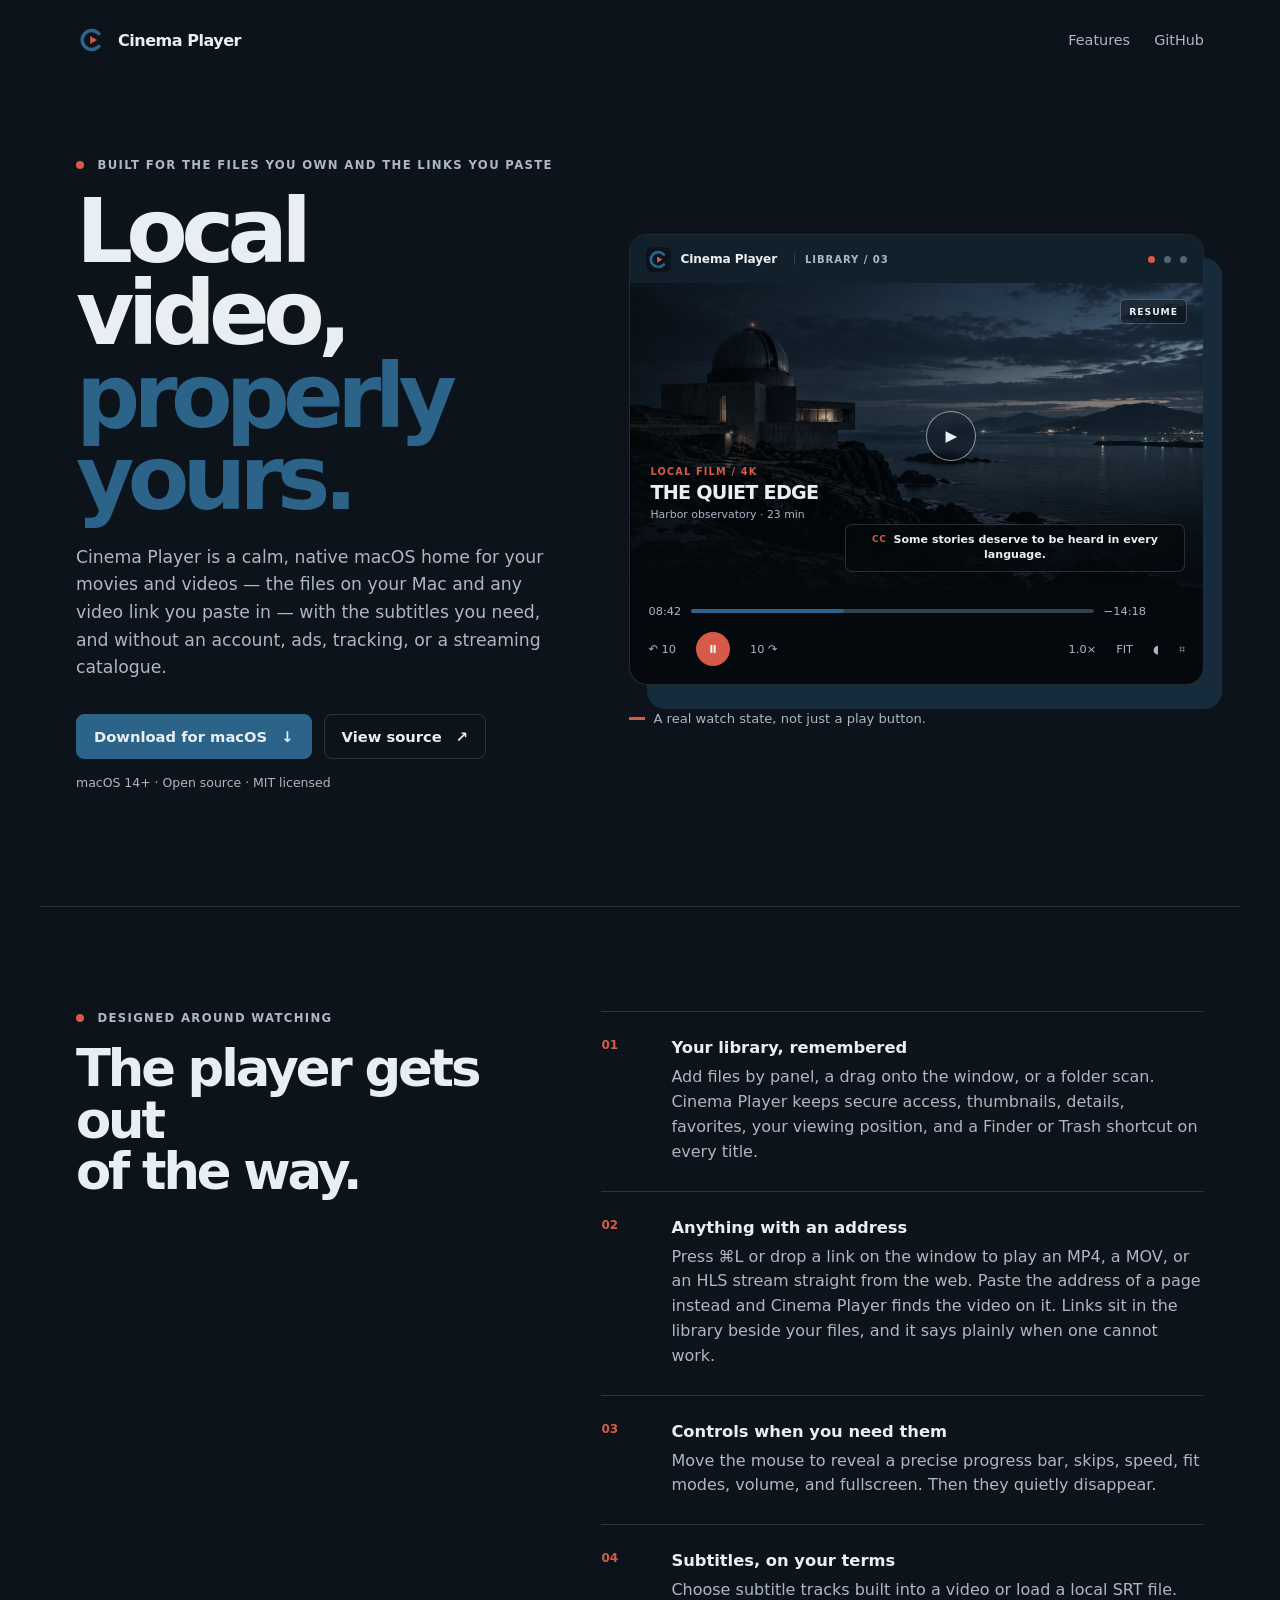
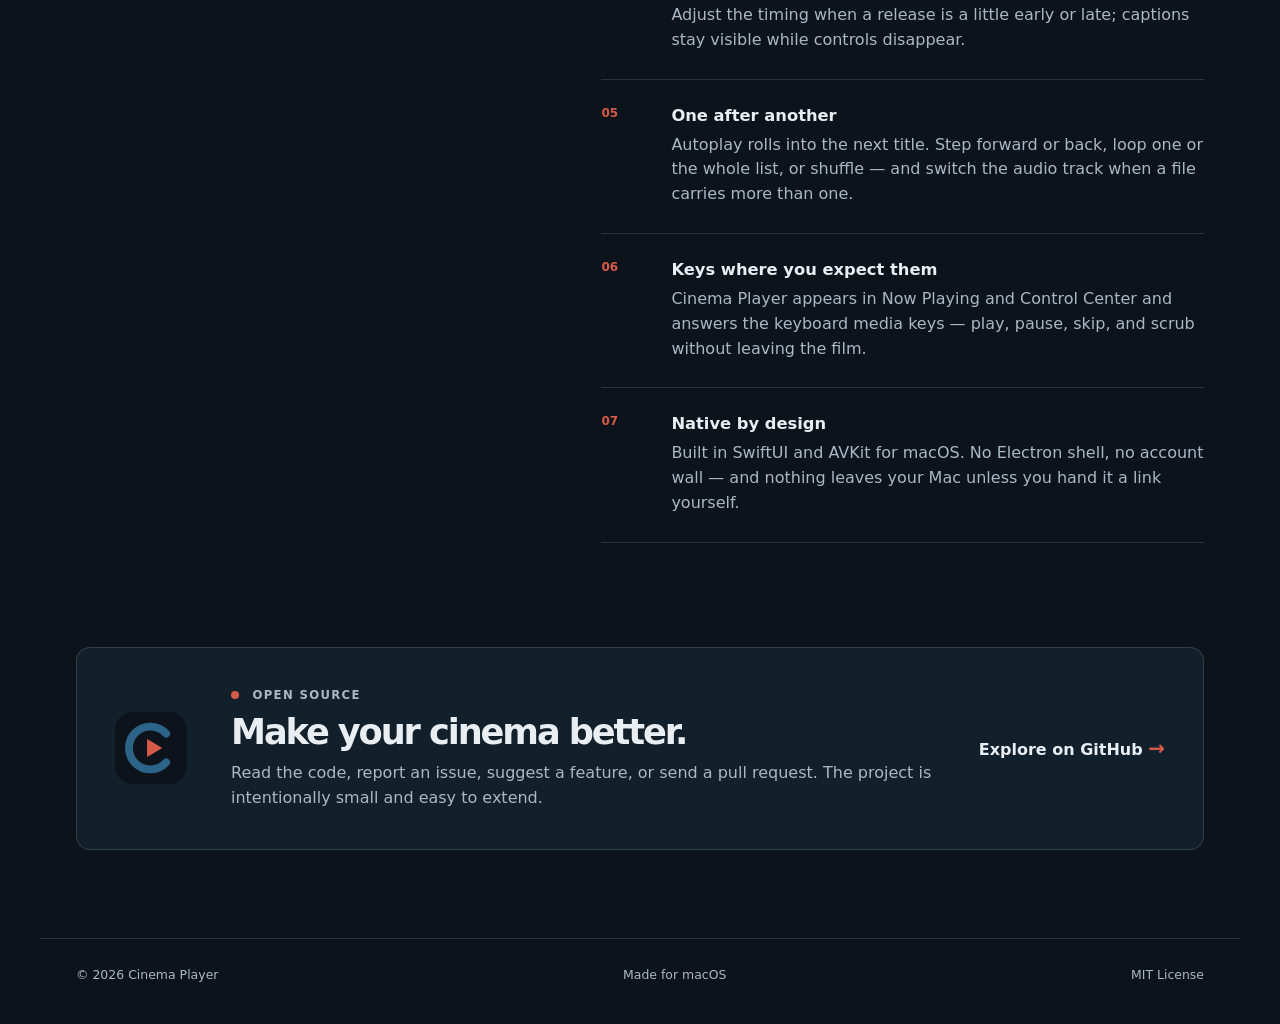
==== commit 5d40acbb: "Play videos from any link, not only local files (#11) * Play videos from a link, not only local file" ====
--- a/index.html
+++ b/index.html
@@ -3,7 +3,7 @@
   <head>
     <meta charset="utf-8">
     <meta name="viewport" content="width=device-width, initial-scale=1">
-    <meta name="description" content="Cinema Player is a private, open-source macOS video player with local SRT and embedded subtitle support.">
+    <meta name="description" content="Cinema Player is a private, open-source macOS video player for the files on your Mac and any video link you paste, with SRT and embedded subtitle support.">
     <title>Cinema Player — local video, properly yours</title>
     <link rel="icon" href="assets/cinema-player-mark.svg" type="image/svg+xml">
     <link rel="stylesheet" href="styles.css">
@@ -23,9 +23,9 @@
     <main id="top">
       <section class="hero" aria-labelledby="hero-heading">
         <div class="hero-copy">
-          <p class="eyebrow"><span></span> Built for the files you already own</p>
+          <p class="eyebrow"><span></span> Built for the files you own and the links you paste</p>
           <h1>Local video,<br><em>properly yours.</em></h1>
-          <p class="lede">Cinema Player is a calm, native macOS home for your movies and videos — with the subtitles you need, without an account, ads, tracking, or a streaming catalogue.</p>
+          <p class="lede">Cinema Player is a calm, native macOS home for your movies and videos — the files on your Mac and any video link you paste in — with the subtitles you need, and without an account, ads, tracking, or a streaming catalogue.</p>
           <div class="actions">
             <a class="button primary" href="https://github.com/hessennasser/cinema-player/releases/latest/download/Cinema-Player-macOS.zip">Download for macOS <span aria-hidden="true">↓</span></a>
             <a class="button secondary" href="https://github.com/hessennasser/cinema-player">View source <span aria-hidden="true">↗</span></a>
@@ -70,23 +70,27 @@
           </article>
           <article>
             <span>02</span>
+            <div><h3>Anything with an address</h3><p>Press ⌘L or drop a link on the window to play an MP4, a MOV, or an HLS stream straight from the web. Paste the address of a page instead and Cinema Player finds the video on it. Links sit in the library beside your files, and it says plainly when one cannot work.</p></div>
+          </article>
+          <article>
+            <span>03</span>
             <div><h3>Controls when you need them</h3><p>Move the mouse to reveal a precise progress bar, skips, speed, fit modes, volume, and fullscreen. Then they quietly disappear.</p></div>
           </article>
           <article>
-            <span>03</span>
+            <span>04</span>
             <div><h3>Subtitles, on your terms</h3><p>Choose subtitle tracks built into a video or load a local SRT file. Adjust the timing when a release is a little early or late; captions stay visible while controls disappear.</p></div>
           </article>
           <article>
-            <span>04</span>
+            <span>05</span>
             <div><h3>One after another</h3><p>Autoplay rolls into the next title. Step forward or back, loop one or the whole list, or shuffle — and switch the audio track when a file carries more than one.</p></div>
           </article>
           <article>
-            <span>05</span>
+            <span>06</span>
             <div><h3>Keys where you expect them</h3><p>Cinema Player appears in Now Playing and Control Center and answers the keyboard media keys — play, pause, skip, and scrub without leaving the film.</p></div>
           </article>
           <article>
-            <span>06</span>
-            <div><h3>Native by design</h3><p>Built in SwiftUI and AVKit for macOS. No Electron shell, no account wall, no network requirement.</p></div>
+            <span>07</span>
+            <div><h3>Native by design</h3><p>Built in SwiftUI and AVKit for macOS. No Electron shell, no account wall — and nothing leaves your Mac unless you hand it a link yourself.</p></div>
           </article>
         </div>
       </section>
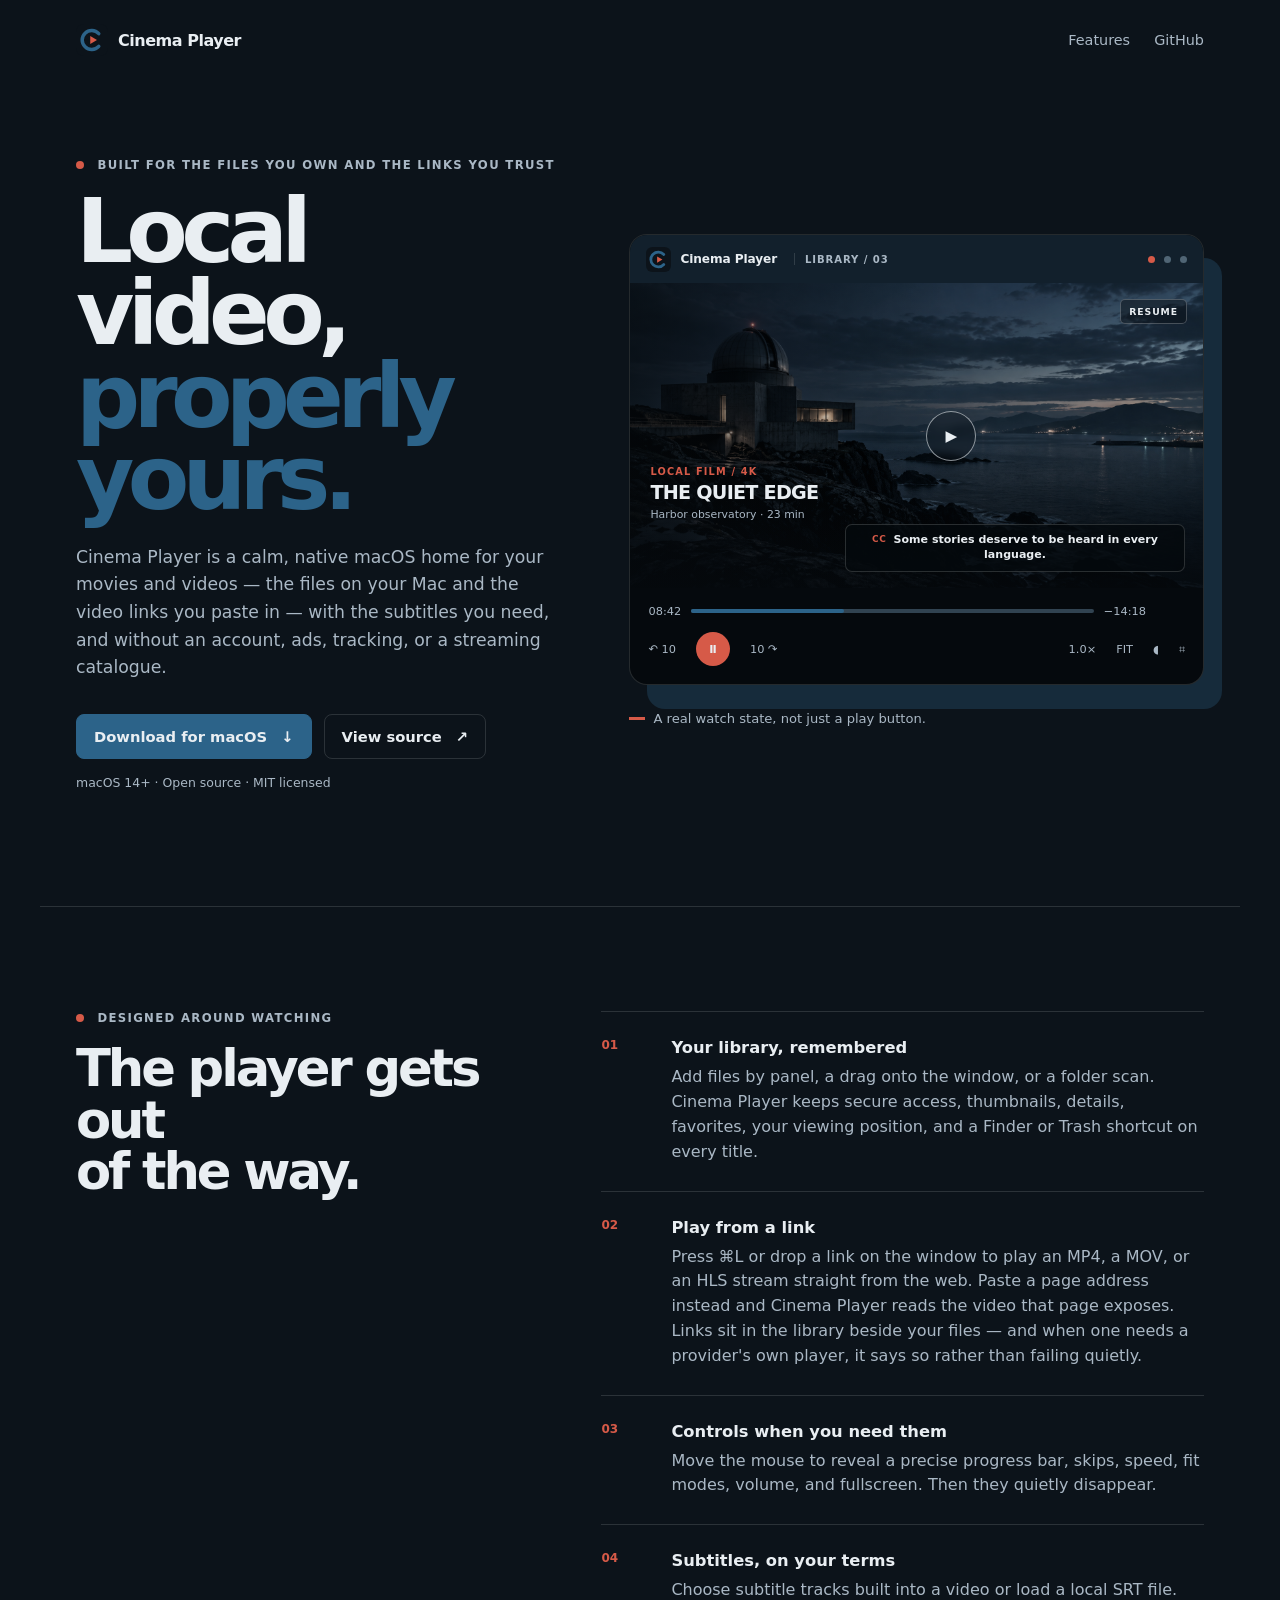
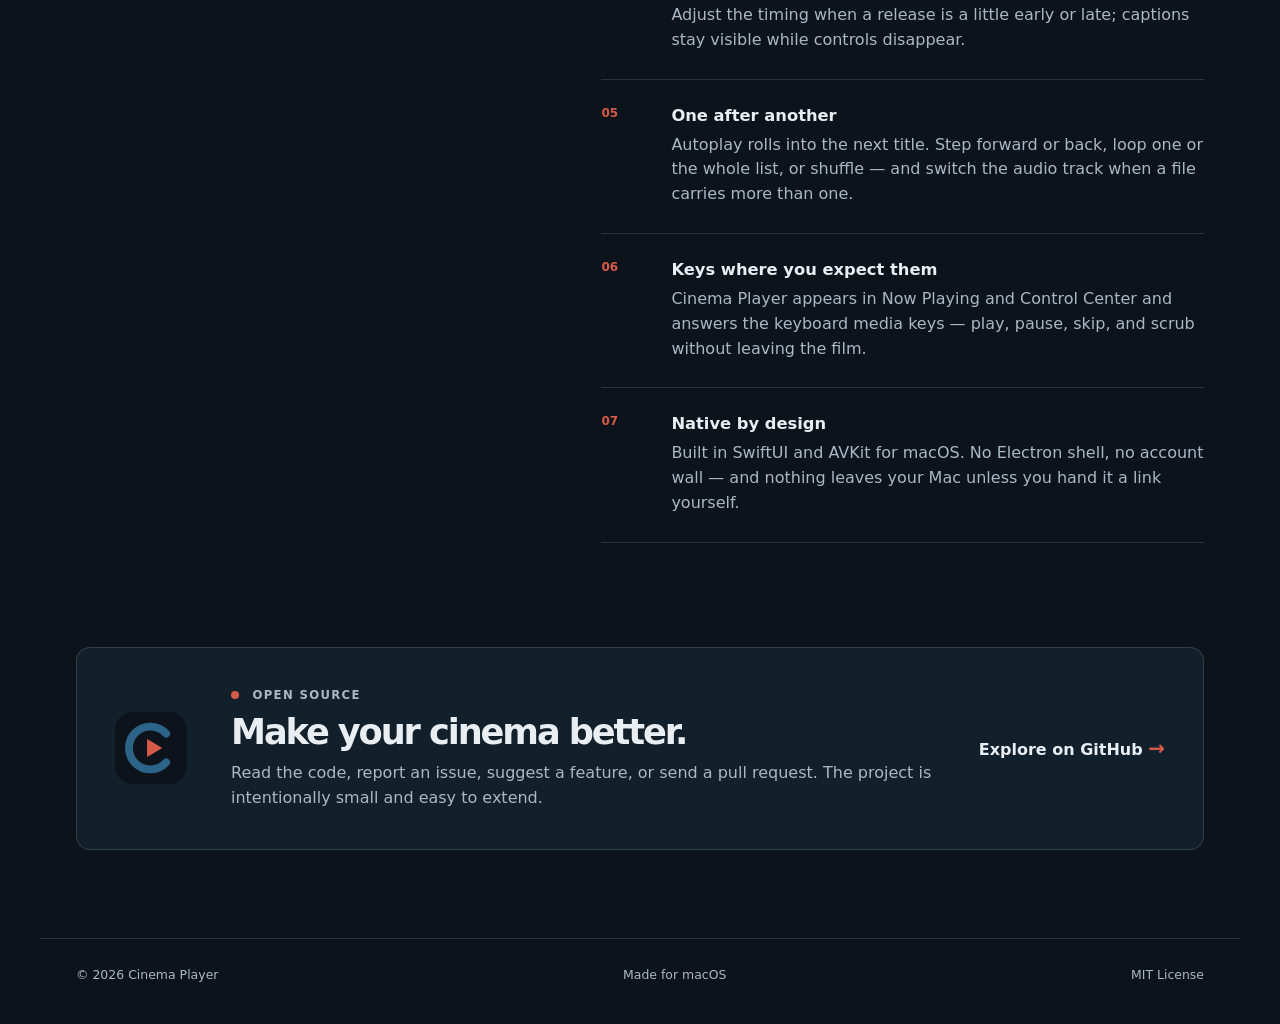
==== commit 57d9035e: "Harden link fetching and play range-less hosts Playing https://samplelib.com/mp4/sample-5s.mp4 faile" ====
--- a/index.html
+++ b/index.html
@@ -3,7 +3,7 @@
   <head>
     <meta charset="utf-8">
     <meta name="viewport" content="width=device-width, initial-scale=1">
-    <meta name="description" content="Cinema Player is a private, open-source macOS video player for the files on your Mac and any video link you paste, with SRT and embedded subtitle support.">
+    <meta name="description" content="Cinema Player is a private, open-source macOS video player for the files on your Mac and direct video links you paste, with SRT and embedded subtitle support.">
     <title>Cinema Player — local video, properly yours</title>
     <link rel="icon" href="assets/cinema-player-mark.svg" type="image/svg+xml">
     <link rel="stylesheet" href="styles.css">
@@ -23,9 +23,9 @@
     <main id="top">
       <section class="hero" aria-labelledby="hero-heading">
         <div class="hero-copy">
-          <p class="eyebrow"><span></span> Built for the files you own and the links you paste</p>
+          <p class="eyebrow"><span></span> Built for the files you own and the links you trust</p>
           <h1>Local video,<br><em>properly yours.</em></h1>
-          <p class="lede">Cinema Player is a calm, native macOS home for your movies and videos — the files on your Mac and any video link you paste in — with the subtitles you need, and without an account, ads, tracking, or a streaming catalogue.</p>
+          <p class="lede">Cinema Player is a calm, native macOS home for your movies and videos — the files on your Mac and the video links you paste in — with the subtitles you need, and without an account, ads, tracking, or a streaming catalogue.</p>
           <div class="actions">
             <a class="button primary" href="https://github.com/hessennasser/cinema-player/releases/latest/download/Cinema-Player-macOS.zip">Download for macOS <span aria-hidden="true">↓</span></a>
             <a class="button secondary" href="https://github.com/hessennasser/cinema-player">View source <span aria-hidden="true">↗</span></a>
@@ -70,7 +70,7 @@
           </article>
           <article>
             <span>02</span>
-            <div><h3>Anything with an address</h3><p>Press ⌘L or drop a link on the window to play an MP4, a MOV, or an HLS stream straight from the web. Paste the address of a page instead and Cinema Player finds the video on it. Links sit in the library beside your files, and it says plainly when one cannot work.</p></div>
+            <div><h3>Play from a link</h3><p>Press ⌘L or drop a link on the window to play an MP4, a MOV, or an HLS stream straight from the web. Paste a page address instead and Cinema Player reads the video that page exposes. Links sit in the library beside your files — and when one needs a provider's own player, it says so rather than failing quietly.</p></div>
           </article>
           <article>
             <span>03</span>
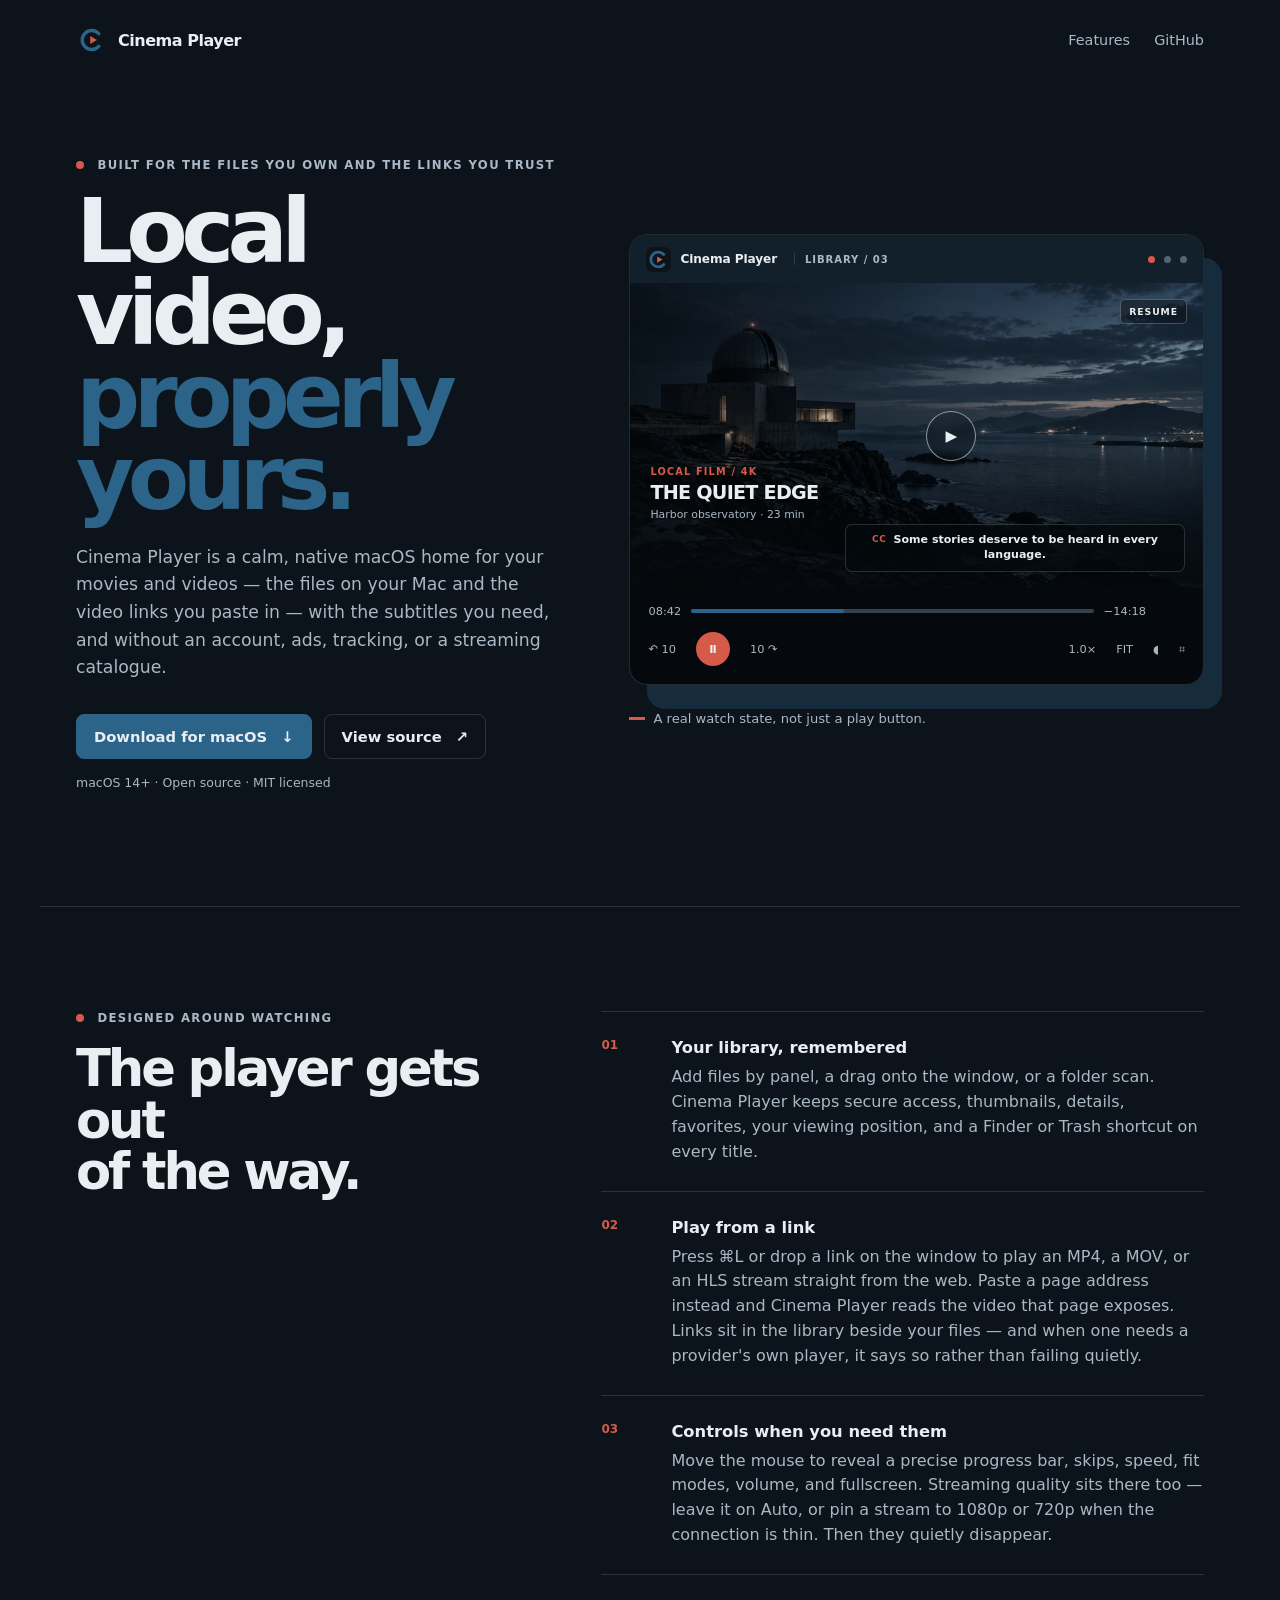
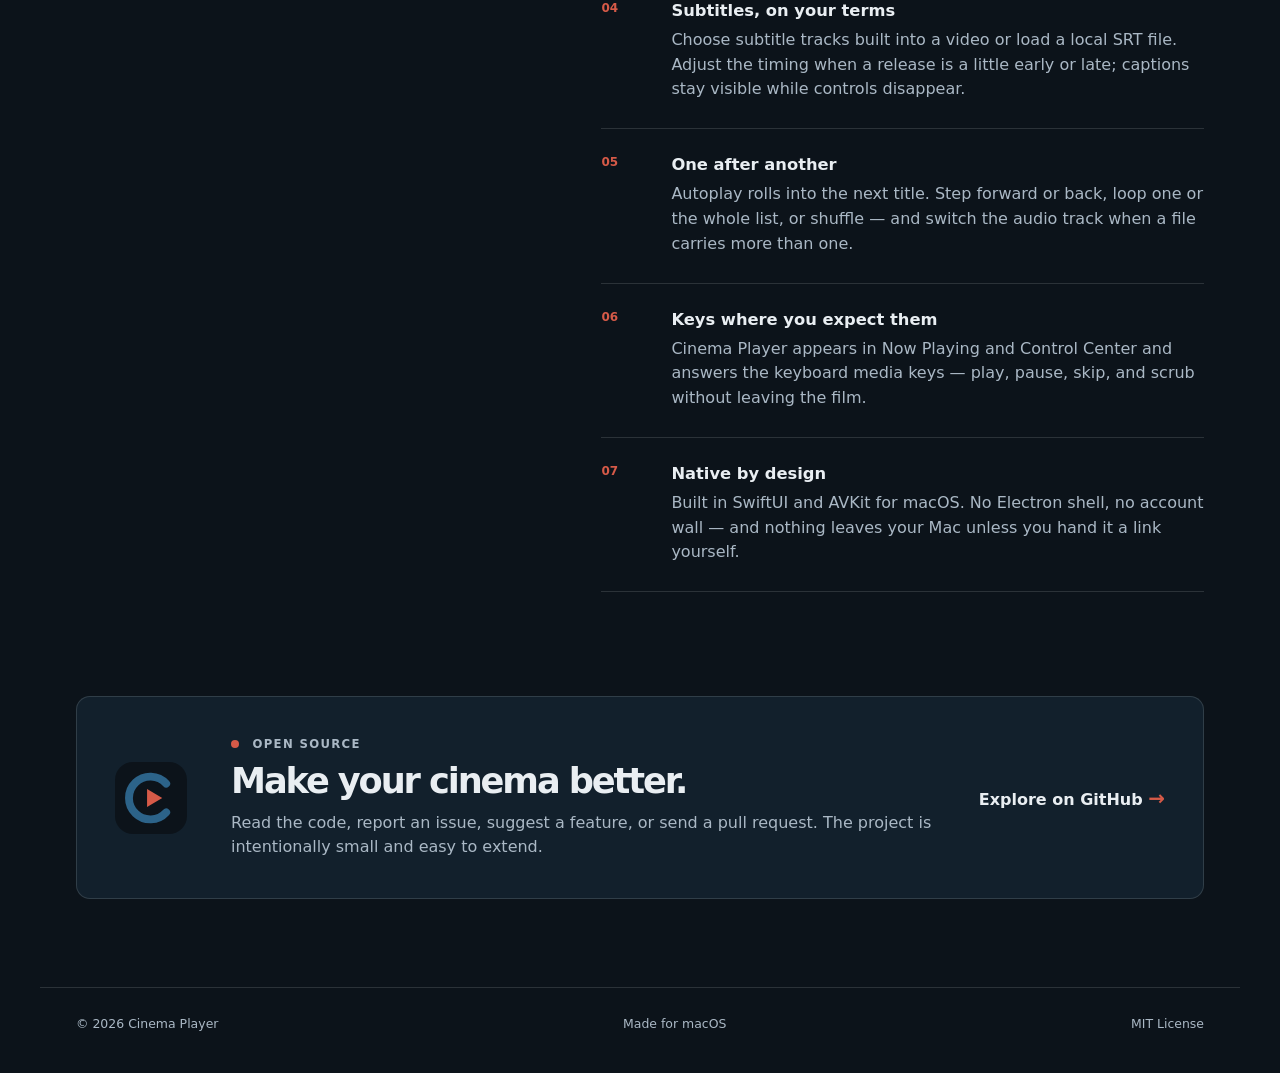
==== commit e85a38f3: "Let the viewer cap streaming quality An adaptive stream picked its own rendition with no say from th" ====
--- a/index.html
+++ b/index.html
@@ -74,7 +74,7 @@
           </article>
           <article>
             <span>03</span>
-            <div><h3>Controls when you need them</h3><p>Move the mouse to reveal a precise progress bar, skips, speed, fit modes, volume, and fullscreen. Then they quietly disappear.</p></div>
+            <div><h3>Controls when you need them</h3><p>Move the mouse to reveal a precise progress bar, skips, speed, fit modes, volume, and fullscreen. Streaming quality sits there too — leave it on Auto, or pin a stream to 1080p or 720p when the connection is thin. Then they quietly disappear.</p></div>
           </article>
           <article>
             <span>04</span>
